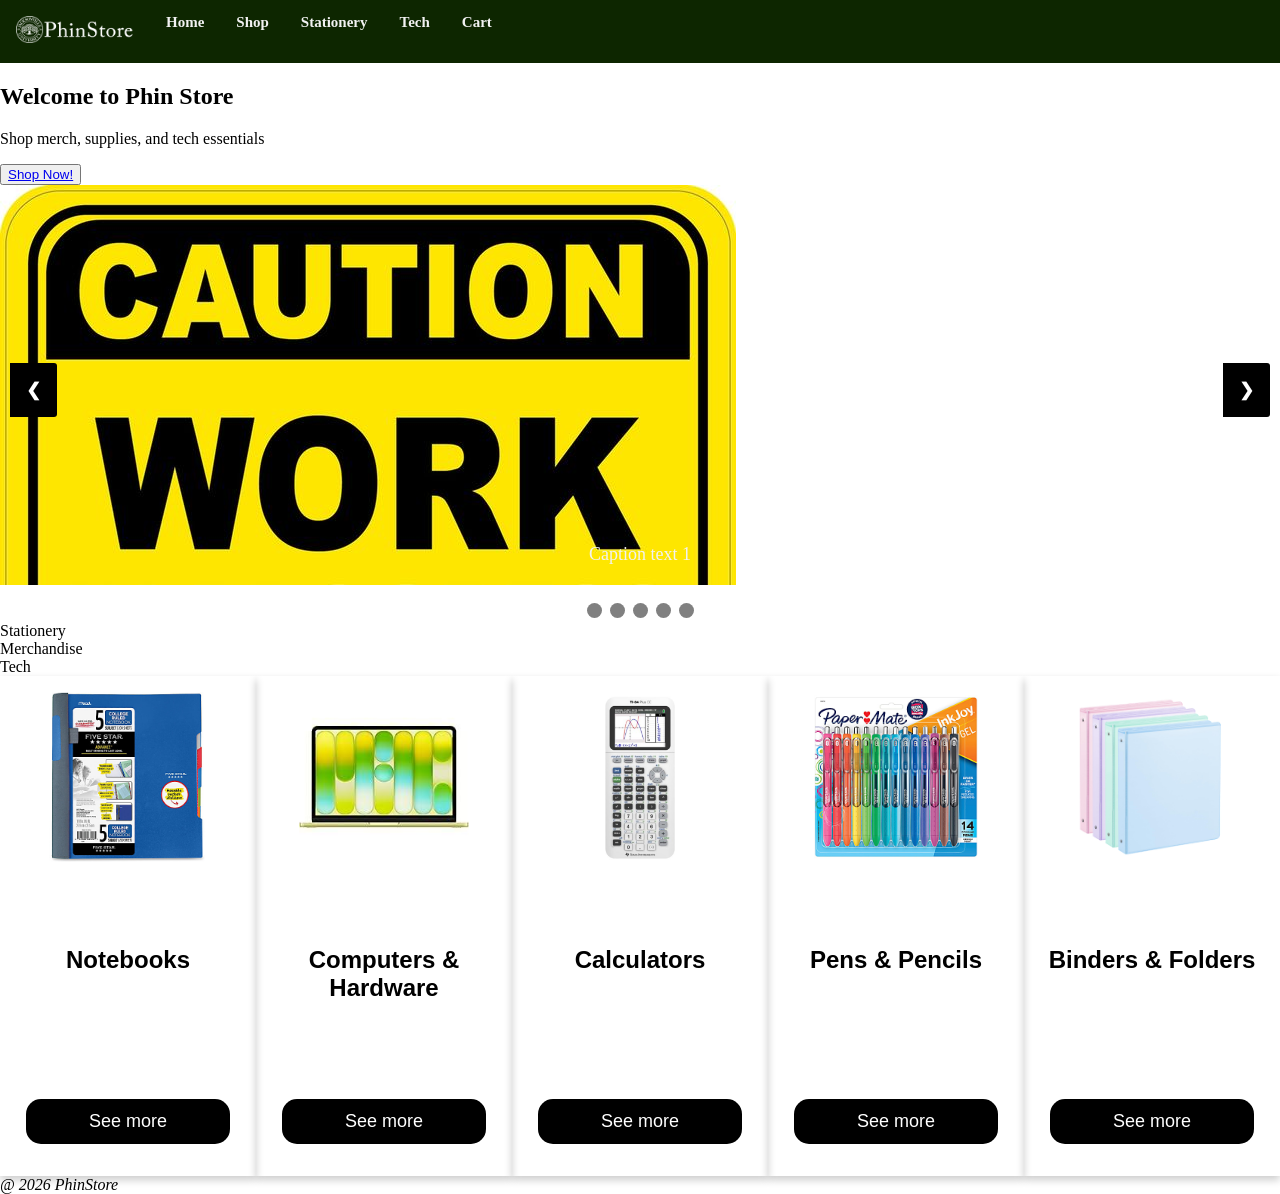
==== index.html @ 668e7bf7 "Added JS, CSS Items on home page made with JS Changed CSS for items on home page Added link to index" ====
<!DOCTYPE html>
<html lang="en">
    <head>
         <title>PhinStore | JU</title>
         <meta charset="utf-8">
         <link rel="stylesheet" href="css/style.css">
         <script src="js/index.js" type="text/JavaScript"></script>
         <script src="js/items.js" type="text/JavaScript"></script>
    </head>

    <body>
        <header>
        <!-- Navigation bar -->
            <a href="index.html"><img class="logo-img" src="images/phinstore_Nameplate_white.png" alt="PhinStore logo"></a>
        <div class="HomeNav" id="TopNav">
            <a href="index.html" class="active">Home</a>
            <a href="shop.html">Shop</a>
            <a href="stationery.html">Stationery</a>
            <a href="tech.html">Tech</a>
            <a href="cart.html">Cart</a>
        </div>
        </header>
    <main>
        <!-- Content -->
         <section class="Hero">
            <h1>Welcome to Phin Store</h1>
            <p>Shop merch, supplies, and tech essentials</p>
            <button><a href="shop.html">Shop Now!</a></button>
         </section>

         <!-- Carousel  -->
         <div class="Carousel-Container">
        
            <!--Full width images with captions-->
            <div class="Carousel-slides">
                <img src="images/Caution.png">
                <div class="Carousel-text">Caption text 1</div>
            </div>

            <div class="Carousel-slides">
                <img src="images/Caution.png">
                <div class="Carousel-text">Caption text 2</div>
            </div>

            <div class="Carousel-slides">
                <img src="images/Caution.png">
                <div class="Carousel-text">Caption text 3</div>
            </div>

            <div class="Carousel-slides">
                <img src="images/Caution.png">
                <div class="Carousel-text">Caption text 4</div>
            </div>

            <div class="Carousel-slides">
                <img src="images/Caution.png">
                <div class="Carousel-text">Caption text 5</div>
            </div>

            <!-- Next & Previous buttons -->
            <a class="prev" onclick="plusSlides(-1)">&#10094;</a>
            <a class="next" onclick="plusSlides(1)">&#10095;</a>
            </div>
            <br>

            <!-- Dots/Circles -->
            <div style="text-align: center;">
                <span class="dot" onclick="currentslide(1)"></span>
                <span class="dot" onclick="currentslide(2)"></span>
                <span class="dot" onclick="currentslide(3)"></span>
                <span class="dot" onclick="currentslide(4)"></span>
                <span class="dot" onclick="currentslide(5)"></span>
            </div>

         <section class="categories">
             <div>Stationery</div>
            <div>Merchandise</div>
            <div>Tech</div>
         </section>


         <section class="featured">
                <!-- <script>
                for (let i = 0; i < itemsHomepage.length; i++)
                {
                let itemsLeftText = "";
                if (itemsHomepage[i].itemsLeft > 50)
                {
                    itemsLeftText = `<p class="items-left">${itemsHomepage[i].itemsLeft} left in stock</p>`
                }
                else
                {
                    itemsLeftText = `<p class="items-left only-left-caution">! ONLY ${itemsHomepage[i].itemsLeft} LEFT !</p>`
                }
                document.write(`
                    <div class="product-card">
                    <img src="images/${itemsHomepage[i].product.filename}" style="width: 80%" alt="${itemsHomepage[i].product.filename}">
                    <h1>${itemsHomepage[i].product.title}</h1>
                    ${itemsLeftText}
                    <p class="price">$${itemsHomepage[i].product.price}</p>
                    <p><button type="button">See more</button></p>
                    </div>
                `);
                } -->
                <script>
                for (let i = 0; i < itemsHomepage.length; i++)
                {
                let itemsLeftText = "";
                document.write(`
                    <div class="product-card">
                    <img src="images/${itemsHomepage[i].product.filename}" style="width: 80%" alt="${itemsHomepage[i].product.filename}">
                    <h1>${itemsHomepage[i].product.title}</h1>
                    <p><a href="shop.html">
                        <button type="button" onclick="../shop.html">See more</button>
                    </a></p>
                    </div>
                `);
                }
                </script>
         </section>

    </main>

    <footer>
        <!-- Footer -->
        <em>@ 2026 PhinStore</em>
    </footer>
    </body>
</html>
---- css/style.css ----
body{
    margin: 0;
    padding: 0;
}

header{
    background-color: rgb(13, 38, 0);
    display: flex;
}
/* Style the links inside the navigation bar */
.HomeNav a{
    float: left;
    display: block;
    color: #f2f2f2;
    text-align: center;
    padding: 14px 16px;
    text-decoration: none;
    font-family: 'Times New Roman', Times, serif;
    font-size: 15px;
    font-weight: bold;

}

/* Change the color of links on hover */
.HomeNav a:hover{
    background-color: #ddd;
    color: black;
}

/*Add active class to highlight the current page */
.HomeNav a:active{
    background-color: #04AA6D;
    color: white;
}

* {box-sizing:border-box;}
/* Carousel Container */
.Carousel-Container{
  max-width: 100%;
  height: 400px;
  overflow: hidden;
  position: relative;
  margin: auto;
}

/*  images */
.Carousel-slides{
    
    width: 100%;
    height: 100%;
    position: relative;
}


/* Next & Prev Buttons */
.prev, .next{
    cursor: pointer;
    position: absolute;
    top: 50%;
    width: auto;
    margin-top: -22px;
    padding: 16px;
    color: white;
    background-color: #000000;
    font-weight: bold;
    font-size: 18px;
    transition: 0.6s ease;
    border-radius: 0 3px 3px 0;
    user-select: none;
}

/* Position the "next button" to the right */
.prev{
    left: 10px;
   
}
.next{
    right: 10px;
}

/* On hover, add a black background color with see-through */
.prev:hover, .next:hover{
    background-color: rgba(0,0,0,0.8);
}

/* Caption Text */
.Carousel-text{
    color: #f2f2f2;
    font-size: 18px;
    position: absolute;
    bottom: 20px;
    width: 100%;
    text-align: center;
    z-index: 10;
}

/* Dots/Circles*/
.dot{
    cursor: pointer;
    height: 15px;
    width: 15px;
    margin: 0 2px;
    background-color: gray;
    border-radius: 50%;
    display: inline-block;
}

.active .dot{
    background-color: #04AA6D;
}

/* Product Card */

.featured{
     display: flex;
    flex-direction: row;
    align-items: stretch;
}
.product-card{
    box-shadow: 0 4px  8px 0 rgba(0,0,0,0.2);
    max-width: 300px;
    width: 100%;
    height: 500px;
    flex: 1 1 0;
    margin: auto;
    padding: 16px 0;
    text-align: center;
    font-family:'Franklin Gothic Medium', 'Arial Narrow', Arial, sans-serif;
    display: flex;
    flex-direction: column;
    justify-content: space-between;

}

.product-card h1{
    min-height: 56px;
    margin: 12px 0 8px;
}

.product-card img{
    width: 80%;
    height: 170px;
    object-fit: contain;
    margin: 0 auto;
}

.price{
    color: rgb(72, 72, 72);
    font-size: 20px;
}

.items-left{
    color: rgb(144, 144, 144);
    font-weight: 100;
    font-size: 15px;
}

.only-left-caution{
    color: white;
    background-color: rgb(169, 0, 0);
}

.product-card button{
    border: none;
    padding: 12px;
    color: white;
    background-color: #000000;
    text-align: center;
    cursor: pointer;
    width: 80%;
    border-radius: 15px;
    font-size: 18px;
}

.product-card hover{
    opacity: 0.7;
}



.logo-img{
    width: 150px;
    height: auto;
    padding: 1rem;
}
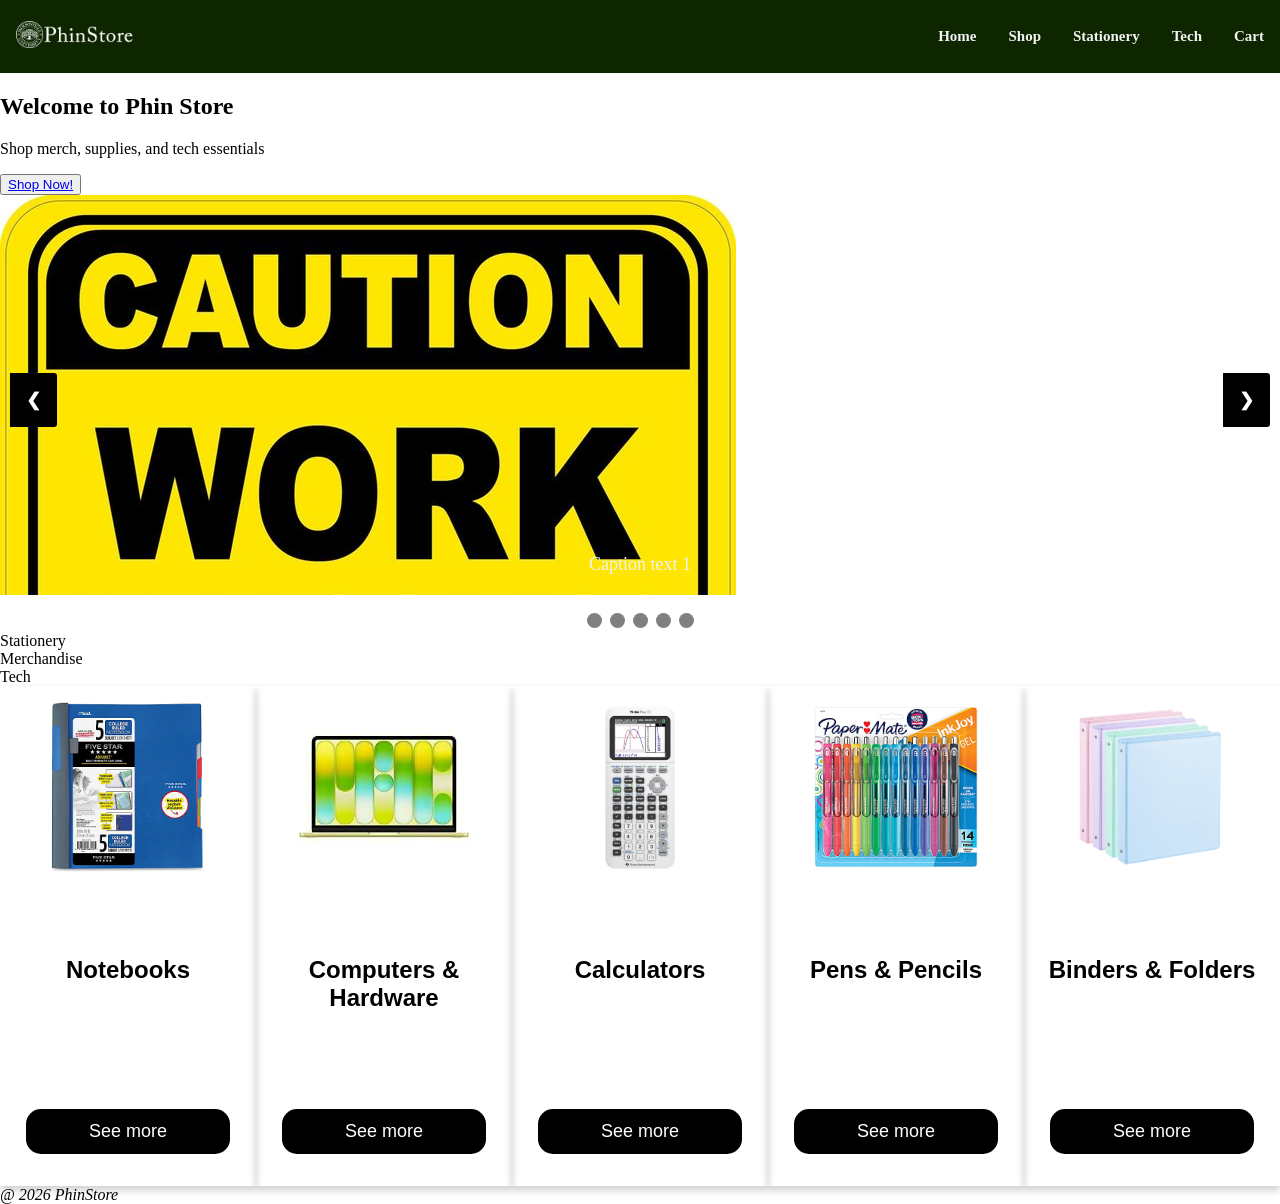
==== commit 8e1b2fe8: "Shop page" ====
--- a/index.html
+++ b/index.html
@@ -4,8 +4,8 @@
          <title>PhinStore | JU</title>
          <meta charset="utf-8">
          <link rel="stylesheet" href="css/style.css">
-         <script src="js/index.js" type="text/JavaScript"></script>
-         <script src="js/items.js" type="text/JavaScript"></script>
+         <script src="js/index.js"></script>
+         <script src="js/items.js"></script>
     </head>
 
     <body>
--- a/css/style.css
+++ b/css/style.css
@@ -1,185 +1,191 @@
-body{
-    margin: 0;
-    padding: 0;
-}
-
-header{
-    background-color: rgb(13, 38, 0);
-    display: flex;
-}
-/* Style the links inside the navigation bar */
-.HomeNav a{
-    float: left;
-    display: block;
-    color: #f2f2f2;
-    text-align: center;
-    padding: 14px 16px;
-    text-decoration: none;
-    font-family: 'Times New Roman', Times, serif;
-    font-size: 15px;
-    font-weight: bold;
-
-}
-
-/* Change the color of links on hover */
-.HomeNav a:hover{
-    background-color: #ddd;
-    color: black;
-}
-
-/*Add active class to highlight the current page */
-.HomeNav a:active{
-    background-color: #04AA6D;
-    color: white;
-}
-
-* {box-sizing:border-box;}
-/* Carousel Container */
-.Carousel-Container{
-  max-width: 100%;
-  height: 400px;
-  overflow: hidden;
-  position: relative;
-  margin: auto;
-}
-
-/*  images */
-.Carousel-slides{
-    
-    width: 100%;
-    height: 100%;
-    position: relative;
-}
-
-
-/* Next & Prev Buttons */
-.prev, .next{
-    cursor: pointer;
-    position: absolute;
-    top: 50%;
-    width: auto;
-    margin-top: -22px;
-    padding: 16px;
-    color: white;
-    background-color: #000000;
-    font-weight: bold;
-    font-size: 18px;
-    transition: 0.6s ease;
-    border-radius: 0 3px 3px 0;
-    user-select: none;
-}
-
-/* Position the "next button" to the right */
-.prev{
-    left: 10px;
-   
-}
-.next{
-    right: 10px;
-}
-
-/* On hover, add a black background color with see-through */
-.prev:hover, .next:hover{
-    background-color: rgba(0,0,0,0.8);
-}
-
-/* Caption Text */
-.Carousel-text{
-    color: #f2f2f2;
-    font-size: 18px;
-    position: absolute;
-    bottom: 20px;
-    width: 100%;
-    text-align: center;
-    z-index: 10;
-}
-
-/* Dots/Circles*/
-.dot{
-    cursor: pointer;
-    height: 15px;
-    width: 15px;
-    margin: 0 2px;
-    background-color: gray;
-    border-radius: 50%;
-    display: inline-block;
-}
-
-.active .dot{
-    background-color: #04AA6D;
-}
-
-/* Product Card */
-
-.featured{
-     display: flex;
-    flex-direction: row;
-    align-items: stretch;
-}
-.product-card{
-    box-shadow: 0 4px  8px 0 rgba(0,0,0,0.2);
-    max-width: 300px;
-    width: 100%;
-    height: 500px;
-    flex: 1 1 0;
-    margin: auto;
-    padding: 16px 0;
-    text-align: center;
-    font-family:'Franklin Gothic Medium', 'Arial Narrow', Arial, sans-serif;
-    display: flex;
-    flex-direction: column;
-    justify-content: space-between;
-
-}
-
-.product-card h1{
-    min-height: 56px;
-    margin: 12px 0 8px;
-}
-
-.product-card img{
-    width: 80%;
-    height: 170px;
-    object-fit: contain;
-    margin: 0 auto;
-}
-
-.price{
-    color: rgb(72, 72, 72);
-    font-size: 20px;
-}
-
-.items-left{
-    color: rgb(144, 144, 144);
-    font-weight: 100;
-    font-size: 15px;
-}
-
-.only-left-caution{
-    color: white;
-    background-color: rgb(169, 0, 0);
-}
-
-.product-card button{
-    border: none;
-    padding: 12px;
-    color: white;
-    background-color: #000000;
-    text-align: center;
-    cursor: pointer;
-    width: 80%;
-    border-radius: 15px;
-    font-size: 18px;
-}
-
-.product-card hover{
-    opacity: 0.7;
-}
-
-
-
-.logo-img{
-    width: 150px;
-    height: auto;
-    padding: 1rem;
+body{
+    margin: 0;
+    padding: 0;
+}
+
+header{
+    background-color: rgb(13, 38, 0);
+    display: flex;
+    align-items: center;
+}
+
+.HomeNav{
+    display: flex;
+    margin-left: auto;
+}
+
+/* Style the links inside the navigation bar */
+.HomeNav a{
+    display: block;
+    color: #f2f2f2;
+    text-align: center;
+    padding: 28px 16px;
+    text-decoration: none;
+    font-family: 'Times New Roman', Times, serif;
+    font-size: 15px;
+    font-weight: bold;
+
+}
+
+/* Change the color of links on hover */
+.HomeNav a:hover{
+    background-color: #ddd;
+    color: black;
+}
+
+/*Add active class to highlight the current page */
+.HomeNav a:active{
+    background-color: #04AA6D;
+    color: white;
+}
+
+* {box-sizing:border-box;}
+/* Carousel Container */
+.Carousel-Container{
+  box-sizing: border-box;
+  max-width: 100%;
+  height: 400px;
+  overflow: hidden;
+  position: relative;
+  margin: auto;
+}
+
+/*  images */
+.Carousel-slides{
+    
+    width: 100%;
+    height: 100%;
+    position: relative;
+}
+
+
+/* Next & Prev Buttons */
+.prev, .next{
+    position: absolute;
+    top: 50%;
+    width: auto;
+    margin-top: -22px;
+    padding: 16px;
+    color: white;
+    background-color: #000000;
+    font-weight: bold;
+    font-size: 18px;
+    transition: 0.6s ease;
+    border-radius: 0 3px 3px 0;
+    user-select: none;
+}
+
+/* Position the "next button" to the right */
+.prev{
+    left: 10px;
+   
+}
+.next{
+    right: 10px;
+}
+
+/* On hover, add a black background color with see-through */
+.prev:hover, .next:hover{
+    background-color: rgba(0,0,0,0.8);
+}
+
+/* Caption Text */
+.Carousel-text{
+    color: #f2f2f2;
+    font-size: 18px;
+    position: absolute;
+    bottom: 20px;
+    width: 100%;
+    text-align: center;
+    z-index: 10;
+}
+
+/* Dots/Circles*/
+.dot{
+    cursor: pointer;
+    height: 15px;
+    width: 15px;
+    margin: 0 2px;
+    background-color: gray;
+    border-radius: 50%;
+    display: inline-block;
+}
+
+.dot.active{
+    background-color: #04AA6D;
+}
+
+/* Product Card */
+
+.featured{
+     display: flex;
+    flex-direction: row;
+    align-items: stretch;
+}
+.product-card{
+    box-shadow: 0 4px  8px 0 rgba(0,0,0,0.2);
+    max-width: 300px;
+    width: 100%;
+    height: 500px;
+    flex: 1 1 0;
+    margin: auto;
+    padding: 16px 0;
+    text-align: center;
+    font-family:'Franklin Gothic Medium', 'Arial Narrow', Arial, sans-serif;
+    display: flex;
+    flex-direction: column;
+    justify-content: space-between;
+
+}
+
+.product-card h1{
+    min-height: 56px;
+    margin: 12px 0 8px;
+}
+
+.product-card img{
+    width: 80%;
+    height: 170px;
+    object-fit: contain;
+    margin: 0 auto;
+}
+
+.price{
+    color: rgb(72, 72, 72);
+    font-size: 20px;
+}
+
+.items-left{
+    color: rgb(144, 144, 144);
+    font-weight: 100;
+    font-size: 15px;
+}
+
+.only-left-caution{
+    color: white;
+    background-color: rgb(169, 0, 0);
+}
+
+.product-card button{
+    border: none;
+    padding: 12px;
+    color: white;
+    background-color: #000000;
+    text-align: center;
+    cursor: pointer;
+    width: 80%;
+    border-radius: 15px;
+    font-size: 18px;
+}
+
+.product-card hover{
+    opacity: 0.7;
+}
+
+
+
+.logo-img{
+    width: 150px;
+    height: auto;
+    padding: 1rem;
 }
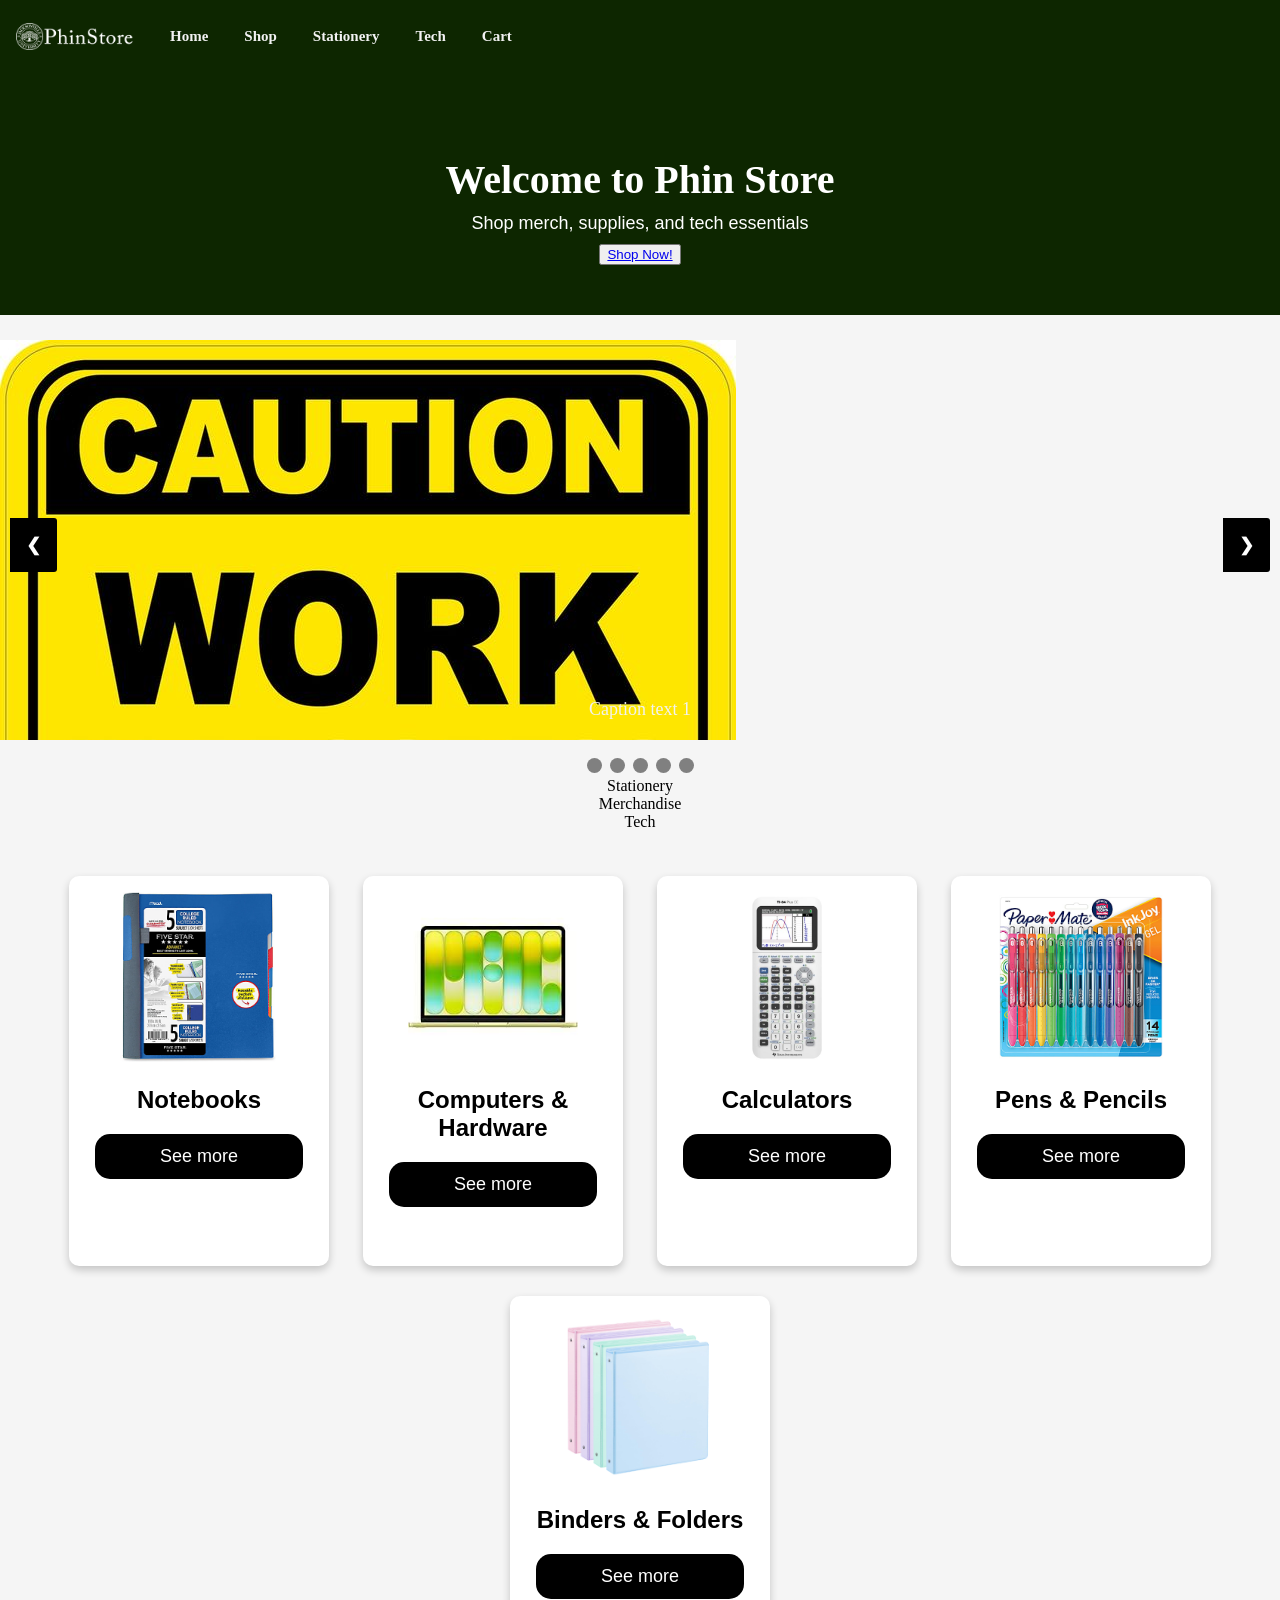
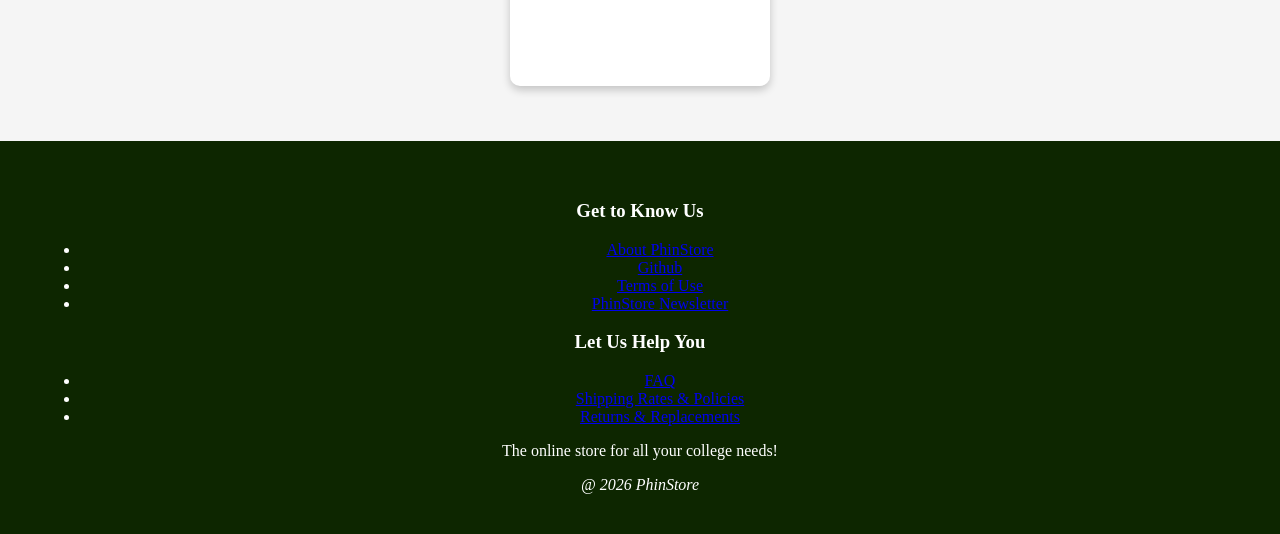
==== commit c3568531: "Updated footer, created FAQ page, Newsletter page. created about page. Updated style.css, FAQ.css, a" ====
--- a/index.html
+++ b/index.html
@@ -123,7 +123,33 @@
 
     <footer>
         <!-- Footer -->
-        <em>@ 2026 PhinStore</em>
-    </footer>
+         <div class="index-footer">
+        <footer class="footer-container">
+            <div class="footer-row">
+                <div class="col">
+                    <h3>Get to Know Us</h3>
+                    <ul>
+                        <li><a href="about.html">About PhinStore</a></li>
+                        <li><a href="https://github.com/HeartofAsar/CS380TermProject.github.io/settings/access">Github</a></li>
+                        <li><a href="#">Terms of Use</a></li>
+                        <li><a href="Newsletter.html">PhinStore Newsletter</a></li>
+                    </ul>
+                </div>
+                <div class="col">
+                    <h3>Let Us Help You</h3>
+                    <ul>
+                        <li><a href="FAQ.html">FAQ</a></li>
+                        <li><a href="#">Shipping Rates & Policies</a></li>
+                        <li><a href="#">Returns & Replacements</a></li>
+                    </ul>
+                </div>
+                    <div class="col-text">
+                        <p>The online store for all your college needs!</p>
+                    </div>
+                    <div class="footer-bottom">
+                        <em class="copyright">@ 2026 PhinStore</em>
+                    </div>
+                </div>
+        </footer>
     </body>
 </html>
--- a/css/style.css
+++ b/css/style.css
@@ -1,22 +1,30 @@
-body{
+body {
     margin: 0;
     padding: 0;
-}
-
-header{
+    background-color: #f5f5f5;
+}
+
+/* header / nav */
+header {
     background-color: rgb(13, 38, 0);
-    display: flex;
-    align-items: center;
-}
-
-.HomeNav{
-    display: flex;
-    margin-left: auto;
-}
-
-/* Style the links inside the navigation bar */
-.HomeNav a{
     display: block;
+    padding: 0;
+}
+
+.logo-img {
+    width: 150px;
+    height: auto;
+    padding: 1rem;
+    vertical-align: middle;
+}
+
+.HomeNav {
+    display: inline-block;
+    vertical-align: middle;
+}
+
+.HomeNav a {
+    display: inline-block;
     color: #f2f2f2;
     text-align: center;
     padding: 28px 16px;
@@ -24,43 +32,101 @@
     font-family: 'Times New Roman', Times, serif;
     font-size: 15px;
     font-weight: bold;
-
-}
-
-/* Change the color of links on hover */
-.HomeNav a:hover{
+}
+
+.HomeNav a:hover {
     background-color: #ddd;
     color: black;
 }
 
-/*Add active class to highlight the current page */
-.HomeNav a:active{
+.HomeNav a:active {
     background-color: #04AA6D;
     color: white;
 }
 
-* {box-sizing:border-box;}
-/* Carousel Container */
-.Carousel-Container{
-  box-sizing: border-box;
-  max-width: 100%;
-  height: 400px;
-  overflow: hidden;
-  position: relative;
-  margin: auto;
-}
-
-/*  images */
-.Carousel-slides{
-    
+/* hero */
+.Hero {
+    background-color: rgb(13, 38, 0);
+    color: white;
+    text-align: center;
+    padding: 50px 20px;
+    margin-bottom: 25px;
+}
+
+.Hero h1 {
+    font-family: 'Times New Roman', Times, serif;
+    font-size: 40px;
+    margin-bottom: 10px;
+}
+
+.Hero p {
+    font-family: Arial, sans-serif;
+    font-size: 18px;
+    margin: 10px 0;
+}
+
+.hero-link {
+    display: inline-block;
+    background-color: white;
+    color: rgb(13, 38, 0);
+    text-decoration: none;
+    padding: 12px 20px;
+    border-radius: 8px;
+    font-weight: bold;
+}
+
+.hero-link:hover {
+    background-color: #dddddd;
+}
+
+/* general section title */
+.section-title {
+    text-align: center;
+    margin: 30px 0 15px 0;
+    font-family: 'Times New Roman', Times, serif;
+}
+
+/* categories */
+.categories {
+    text-align: center;
+    margin-bottom: 30px;
+}
+
+.category-box {
+    display: inline-block;
+    width: 220px;
+    margin: 10px;
+    padding: 18px;
+    background-color: white;
+    border: 1px solid #cccccc;
+    border-radius: 10px;
+    box-shadow: 0 4px 8px 0 rgba(0,0,0,0.15);
+    font-family: Arial, sans-serif;
+    font-weight: bold;
+}
+
+/* carousel */
+* {
+    box-sizing: border-box;
+}
+
+.Carousel-Container {
+    box-sizing: border-box;
+    max-width: 100%;
+    height: 400px;
+    overflow: hidden;
+    position: relative;
+    margin: auto;
+}
+
+.Carousel-slides {
     width: 100%;
     height: 100%;
     position: relative;
 }
 
-
-/* Next & Prev Buttons */
-.prev, .next{
+.prev,
+.next {
     position: absolute;
     top: 50%;
     width: auto;
@@ -70,27 +136,24 @@
     background-color: #000000;
     font-weight: bold;
     font-size: 18px;
-    transition: 0.6s ease;
     border-radius: 0 3px 3px 0;
     user-select: none;
 }
 
-/* Position the "next button" to the right */
-.prev{
+.prev {
     left: 10px;
-   
-}
-.next{
+}
+
+.next {
     right: 10px;
 }
 
-/* On hover, add a black background color with see-through */
-.prev:hover, .next:hover{
+.prev:hover,
+.next:hover {
     background-color: rgba(0,0,0,0.8);
 }
 
-/* Caption Text */
-.Carousel-text{
+.Carousel-text {
     color: #f2f2f2;
     font-size: 18px;
     position: absolute;
@@ -100,8 +163,7 @@
     z-index: 10;
 }
 
-/* Dots/Circles*/
-.dot{
+.dot {
     cursor: pointer;
     height: 15px;
     width: 15px;
@@ -111,62 +173,59 @@
     display: inline-block;
 }
 
-.dot.active{
+.dot.active {
     background-color: #04AA6D;
 }
 
-/* Product Card */
-
-.featured{
-     display: flex;
-    flex-direction: row;
-    align-items: stretch;
-}
-.product-card{
-    box-shadow: 0 4px  8px 0 rgba(0,0,0,0.2);
-    max-width: 300px;
-    width: 100%;
-    height: 500px;
-    flex: 1 1 0;
-    margin: auto;
+/* product cards */
+.featured {
+    text-align: center;
+    padding-bottom: 40px;
+}
+
+.product-card {
+    box-shadow: 0 4px 8px 0 rgba(0,0,0,0.2);
+    width: 260px;
+    min-height: 390px;
+    display: inline-block;
+    vertical-align: top;
+    margin: 15px;
     padding: 16px 0;
     text-align: center;
-    font-family:'Franklin Gothic Medium', 'Arial Narrow', Arial, sans-serif;
-    display: flex;
-    flex-direction: column;
-    justify-content: space-between;
-
-}
-
-.product-card h1{
+    background-color: white;
+    font-family: 'Franklin Gothic Medium', 'Arial Narrow', Arial, sans-serif;
+    border-radius: 10px;
+}
+
+.product-card h3 {
     min-height: 56px;
-    margin: 12px 0 8px;
-}
-
-.product-card img{
+    margin: 12px 10px 8px 10px;
+}
+
+.product-card img {
     width: 80%;
     height: 170px;
     object-fit: contain;
     margin: 0 auto;
 }
 
-.price{
+.price {
     color: rgb(72, 72, 72);
     font-size: 20px;
 }
 
-.items-left{
+.items-left {
     color: rgb(144, 144, 144);
     font-weight: 100;
     font-size: 15px;
 }
 
-.only-left-caution{
+.only-left-caution {
     color: white;
     background-color: rgb(169, 0, 0);
 }
 
-.product-card button{
+.product-card button {
     border: none;
     padding: 12px;
     color: white;
@@ -178,14 +237,47 @@
     font-size: 18px;
 }
 
-.product-card hover{
-    opacity: 0.7;
-}
-
-
-
-.logo-img{
-    width: 150px;
-    height: auto;
-    padding: 1rem;
+.product-card:hover {
+    opacity: 0.9;
+}
+
+/* footer */
+footer {
+    background-color: rgb(13, 38, 0);
+    color: white;
+    text-align: center;
+    padding: 20px;
+}
+
+/* cart page */
+.cart-main {
+    width: 90%;
+    margin: 30px auto;
+    background-color: white;
+    padding: 20px;
+    border: 1px solid #cccccc;
+    border-radius: 10px;
+}
+
+.cart-main h1 {
+    text-align: center;
+    font-family: 'Times New Roman', Times, serif;
+}
+
+.cart-total {
+    text-align: right;
+    font-size: 24px;
+    font-weight: bold;
+    margin-top: 20px;
+}
+
+.cart-empty {
+    text-align: center;
+    font-size: 20px;
+    padding: 30px;
+}
+
+.total-box {
+    text-align: right;
+    margin-top: 25px;
 }
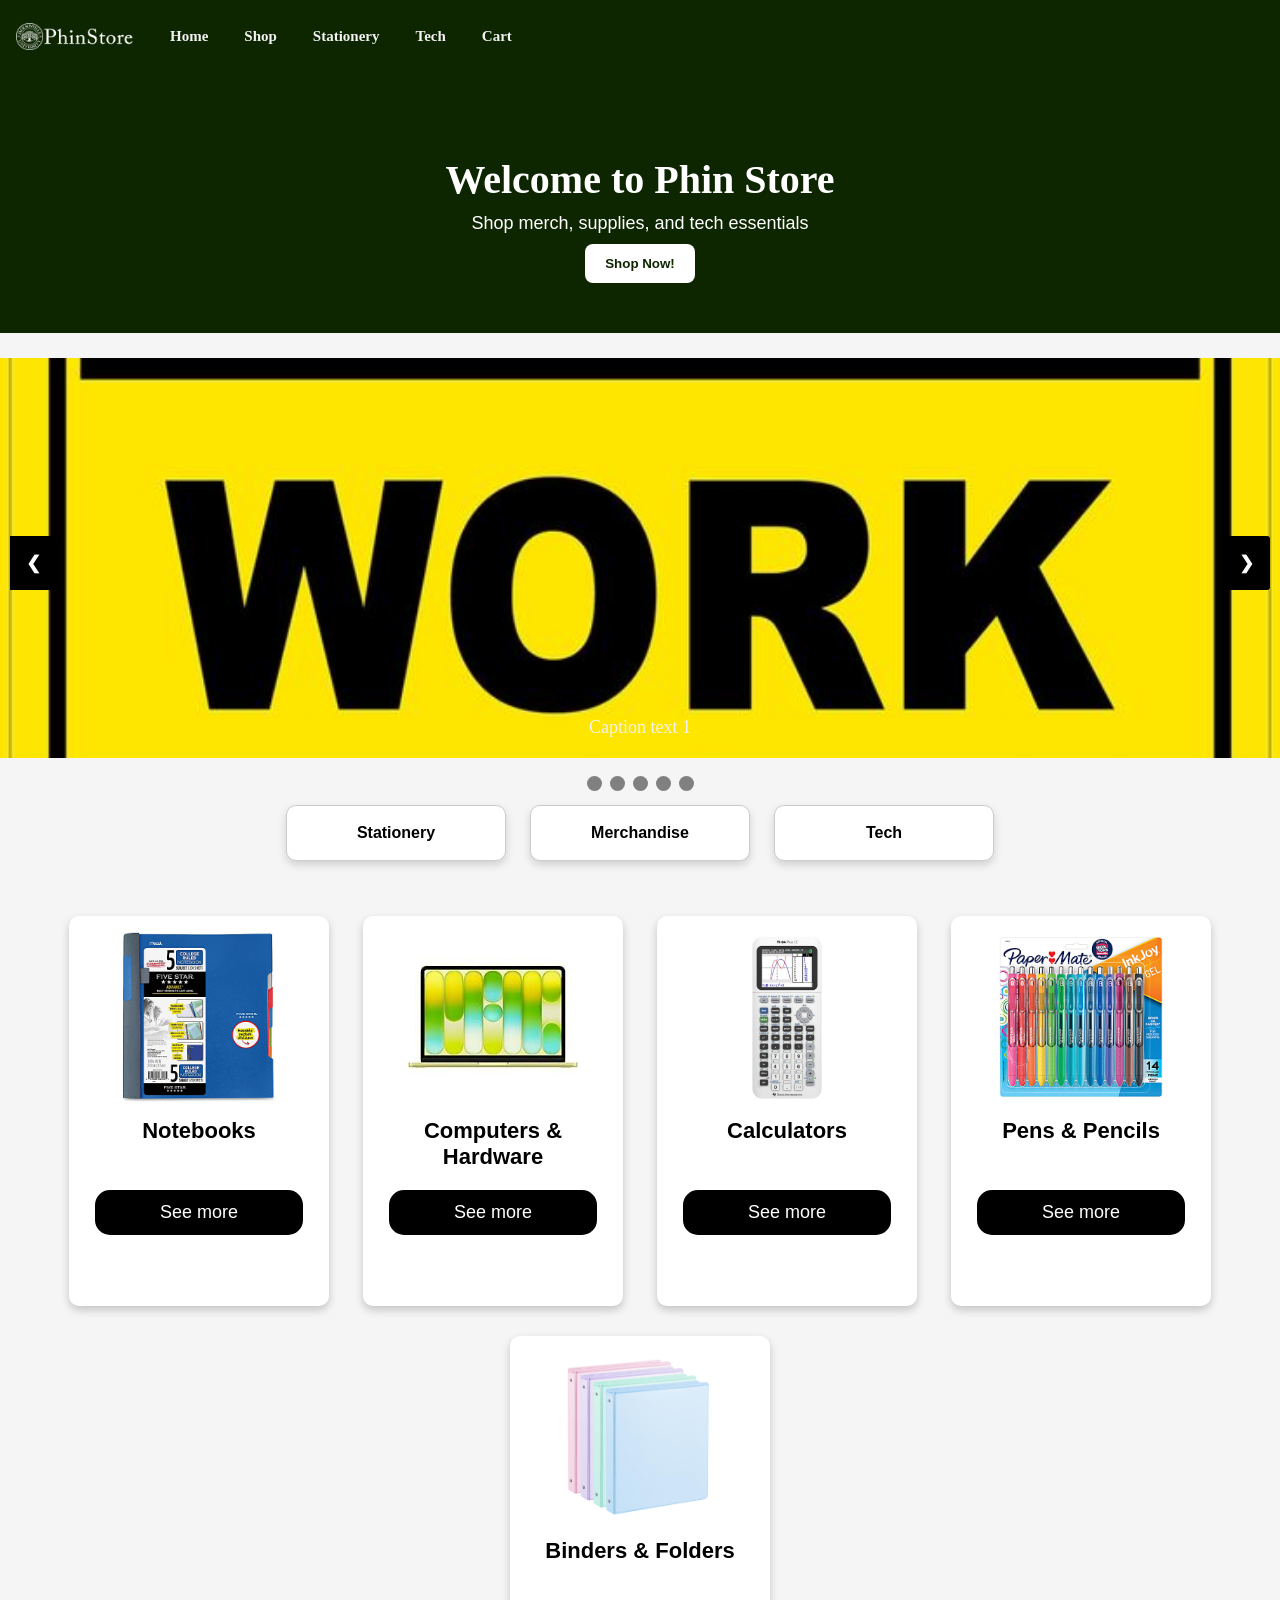
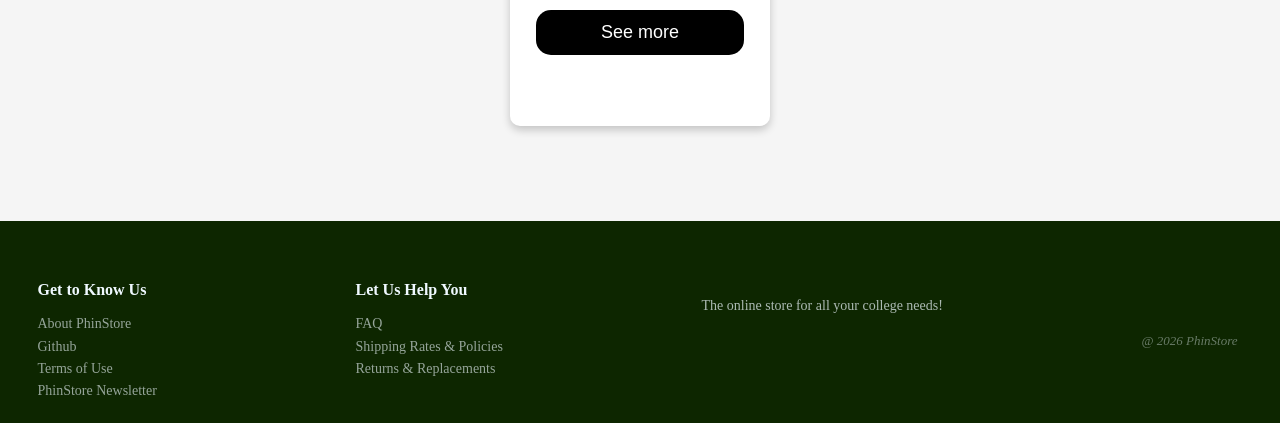
==== commit 166db9f5: "changes to filter + table changes" ====
--- a/index.html
+++ b/index.html
@@ -80,28 +80,6 @@
 
 
          <section class="featured">
-                <!-- <script>
-                for (let i = 0; i < itemsHomepage.length; i++)
-                {
-                let itemsLeftText = "";
-                if (itemsHomepage[i].itemsLeft > 50)
-                {
-                    itemsLeftText = `<p class="items-left">${itemsHomepage[i].itemsLeft} left in stock</p>`
-                }
-                else
-                {
-                    itemsLeftText = `<p class="items-left only-left-caution">! ONLY ${itemsHomepage[i].itemsLeft} LEFT !</p>`
-                }
-                document.write(`
-                    <div class="product-card">
-                    <img src="images/${itemsHomepage[i].product.filename}" style="width: 80%" alt="${itemsHomepage[i].product.filename}">
-                    <h1>${itemsHomepage[i].product.title}</h1>
-                    ${itemsLeftText}
-                    <p class="price">$${itemsHomepage[i].product.price}</p>
-                    <p><button type="button">See more</button></p>
-                    </div>
-                `);
-                } -->
                 <script>
                 for (let i = 0; i < itemsHomepage.length; i++)
                 {
--- a/css/style.css
+++ b/css/style.css
@@ -79,6 +79,27 @@
     background-color: #dddddd;
 }
 
+.Hero button {
+    border: none;
+    background-color: white;
+    padding: 0;
+    border-radius: 8px;
+}
+
+.Hero button a {
+    display: inline-block;
+    color: rgb(13, 38, 0);
+    text-decoration: none;
+    padding: 12px 20px;
+    border-radius: 8px;
+    font-weight: bold;
+    font-family: Arial, sans-serif;
+}
+
+.Hero button:hover {
+    background-color: #dddddd;
+}
+
 /* general section title */
 .section-title {
     text-align: center;
@@ -101,6 +122,19 @@
     border: 1px solid #cccccc;
     border-radius: 10px;
     box-shadow: 0 4px 8px 0 rgba(0,0,0,0.15);
+    font-family: Arial, sans-serif;
+    font-weight: bold;
+}
+
+.categories div {
+    display: inline-block;
+    width: 220px;
+    margin: 10px;
+    padding: 18px;
+    background-color: white;
+    border: 1px solid #cccccc;
+    border-radius: 10px;
+    box-shadow: 0 4px 8px rgba(0,0,0,0.15);
     font-family: Arial, sans-serif;
     font-weight: bold;
 }
@@ -125,6 +159,13 @@
     position: relative;
 }
 
+.Carousel-slides img {
+    width: 100%;
+    height: 100%;
+    object-fit: cover;
+    display: block;
+}
+
 .prev,
 .next {
     position: absolute;
@@ -197,6 +238,12 @@
     border-radius: 10px;
 }
 
+.product-card h1 {
+    min-height: 56px;
+    margin: 12px 10px 8px 10px;
+    font-size: 22px;
+}
+
 .product-card h3 {
     min-height: 56px;
     margin: 12px 10px 8px 10px;
@@ -242,11 +289,75 @@
 }
 
 /* footer */
-footer {
+.index-footer {
     background-color: rgb(13, 38, 0);
-    color: white;
-    text-align: center;
-    padding: 20px;
+    padding: 60px 30px 0px 25px;
+    color: #f0f9ff;
+    margin-top: 40px;
+}
+
+.footer-container {
+    max-width: 1200px;
+    margin: 0 auto;
+}
+
+.footer-row {
+    display: flex;
+    justify-content: space-between;
+    align-items: flex-start;
+    flex-wrap: wrap;
+}
+
+.col {
+    margin-bottom: 20px;
+}
+
+.col-text {
+    margin-bottom: 20px;
+}
+
+.footer-container h3 {
+    margin-top: 0;
+    margin-bottom: 12px;
+    font-weight: bold;
+    font-size: 16px;
+}
+
+.footer-container ul {
+    padding: 0;
+    list-style: none;
+    line-height: 1.6;
+    font-size: 14px;
+    margin-bottom: 0;
+}
+
+.footer-container ul a {
+    color: inherit;
+    text-decoration: none;
+    opacity: 0.6;
+}
+
+.footer-container ul a:hover {
+    opacity: 0.8;
+}
+
+.col-text p {
+    opacity: 0.7;
+    font-size: 14px;
+    line-height: 1.6;
+}
+
+/* Bottom Copyright Section */
+.footer-bottom {
+    text-align: center;
+    margin-top: 30px;
+    padding-top: 20px;
+}
+
+.copyright {
+    display: inline-block;
+    opacity: 0.4;
+    font-size: 13px;
 }
 
 /* cart page */
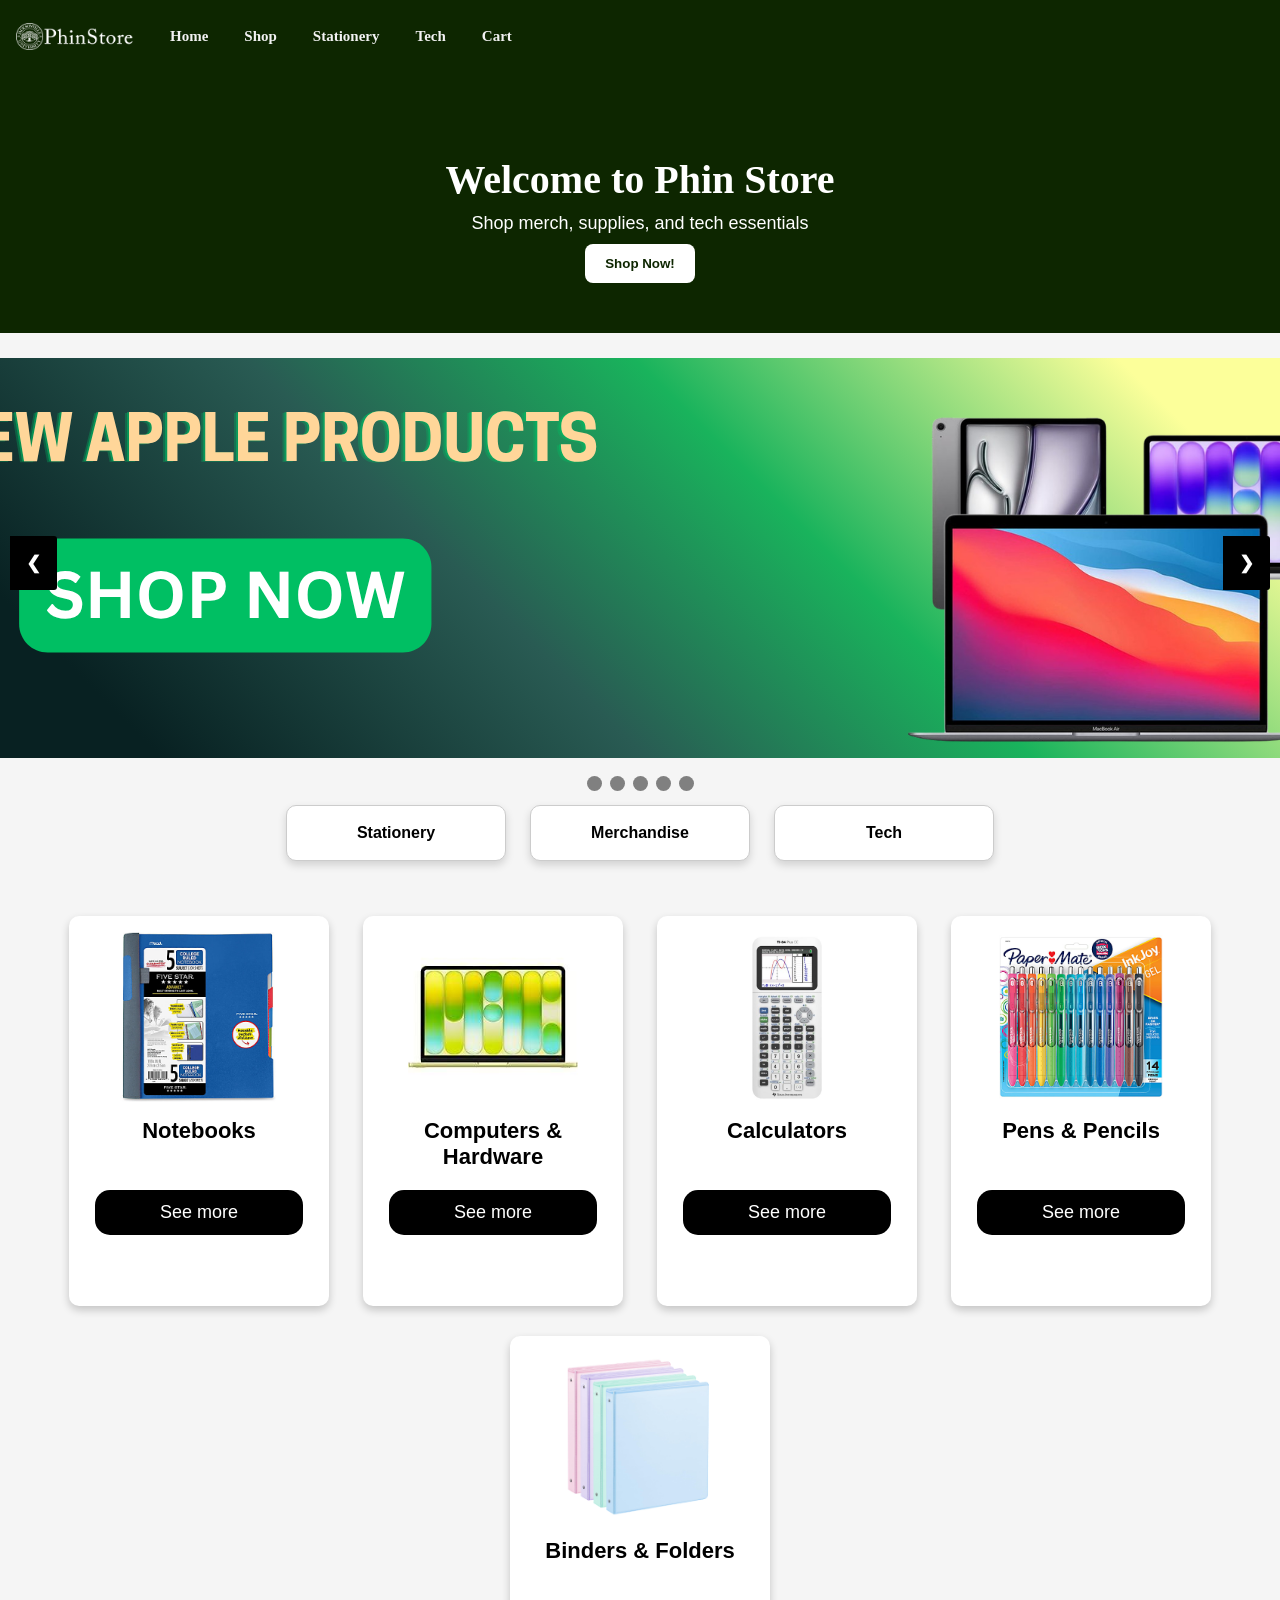
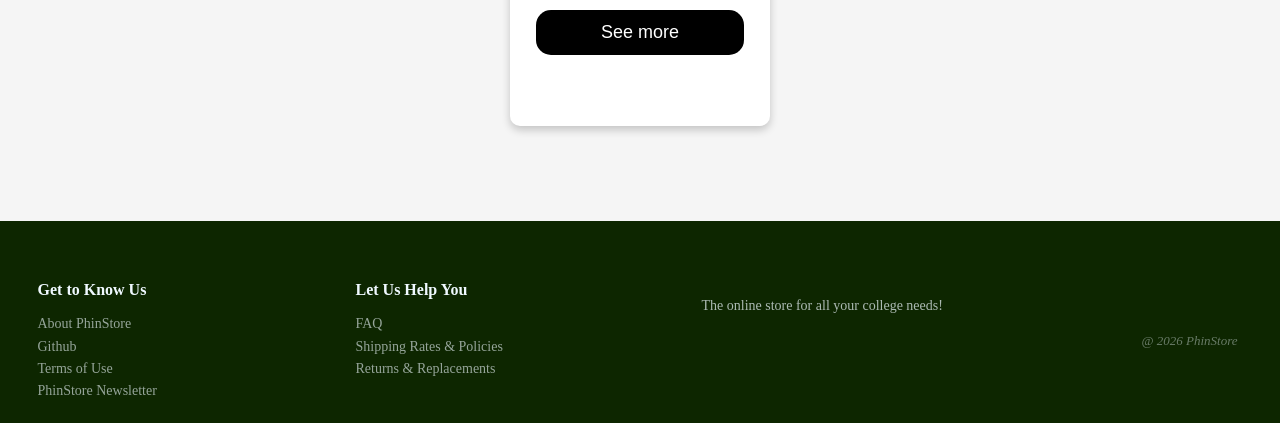
==== commit f1131f35: "Pushing with stash changes" ====
--- a/index.html
+++ b/index.html
@@ -33,28 +33,33 @@
         
             <!--Full width images with captions-->
             <div class="Carousel-slides">
-                <img src="images/Caution.png">
-                <div class="Carousel-text">Caption text 1</div>
+                <a href="shop.html">
+                    <img src="images/PhinStore Slide 1.png" alt="Image of Apple products">
+                </a>
             </div>
 
             <div class="Carousel-slides">
-                <img src="images/Caution.png">
-                <div class="Carousel-text">Caption text 2</div>
+                <a href="shop.html">
+                <img src="images/PhinStore Slide 2.png">
+                </a>
             </div>
 
             <div class="Carousel-slides">
-                <img src="images/Caution.png">
-                <div class="Carousel-text">Caption text 3</div>
+                <a href="shop.html">
+                <img src="images/PhinStore Slide 3.png">
+                </a>
             </div>
 
             <div class="Carousel-slides">
-                <img src="images/Caution.png">
-                <div class="Carousel-text">Caption text 4</div>
+                <a href="shop.html">
+                <img src="images/PhinStore Slide 4.png">
+                </a>
             </div>
 
             <div class="Carousel-slides">
-                <img src="images/Caution.png">
-                <div class="Carousel-text">Caption text 5</div>
+                <a href="shop.html">
+                <img src="images/PhinStore Slide 5.png">
+                </a>
             </div>
 
             <!-- Next & Previous buttons -->
@@ -109,7 +114,7 @@
                     <ul>
                         <li><a href="about.html">About PhinStore</a></li>
                         <li><a href="https://github.com/HeartofAsar/CS380TermProject.github.io/settings/access">Github</a></li>
-                        <li><a href="#">Terms of Use</a></li>
+                        <li><a href="Terms.html">Terms of Use</a></li>
                         <li><a href="Newsletter.html">PhinStore Newsletter</a></li>
                     </ul>
                 </div>
@@ -117,8 +122,8 @@
                     <h3>Let Us Help You</h3>
                     <ul>
                         <li><a href="FAQ.html">FAQ</a></li>
-                        <li><a href="#">Shipping Rates & Policies</a></li>
-                        <li><a href="#">Returns & Replacements</a></li>
+                        <li><a href="Shipping.html">Shipping Rates & Policies</a></li>
+                        <li><a href="Returns.html">Returns & Replacements</a></li>
                     </ul>
                 </div>
                     <div class="col-text">
--- a/css/style.css
+++ b/css/style.css
@@ -154,8 +154,8 @@
 }
 
 .Carousel-slides {
-    width: 100%;
-    height: 100%;
+    max-width: 1536px;
+    height: 400px;
     position: relative;
 }
 
@@ -195,7 +195,7 @@
 }
 
 .Carousel-text {
-    color: #f2f2f2;
+    color: #000000;
     font-size: 18px;
     position: absolute;
     bottom: 20px;
@@ -212,9 +212,11 @@
     background-color: gray;
     border-radius: 50%;
     display: inline-block;
-}
-
-.dot.active {
+    transition: background-color 0.6s ease;
+}
+
+
+.dot:active, dot:hover {
     background-color: #04AA6D;
 }
 
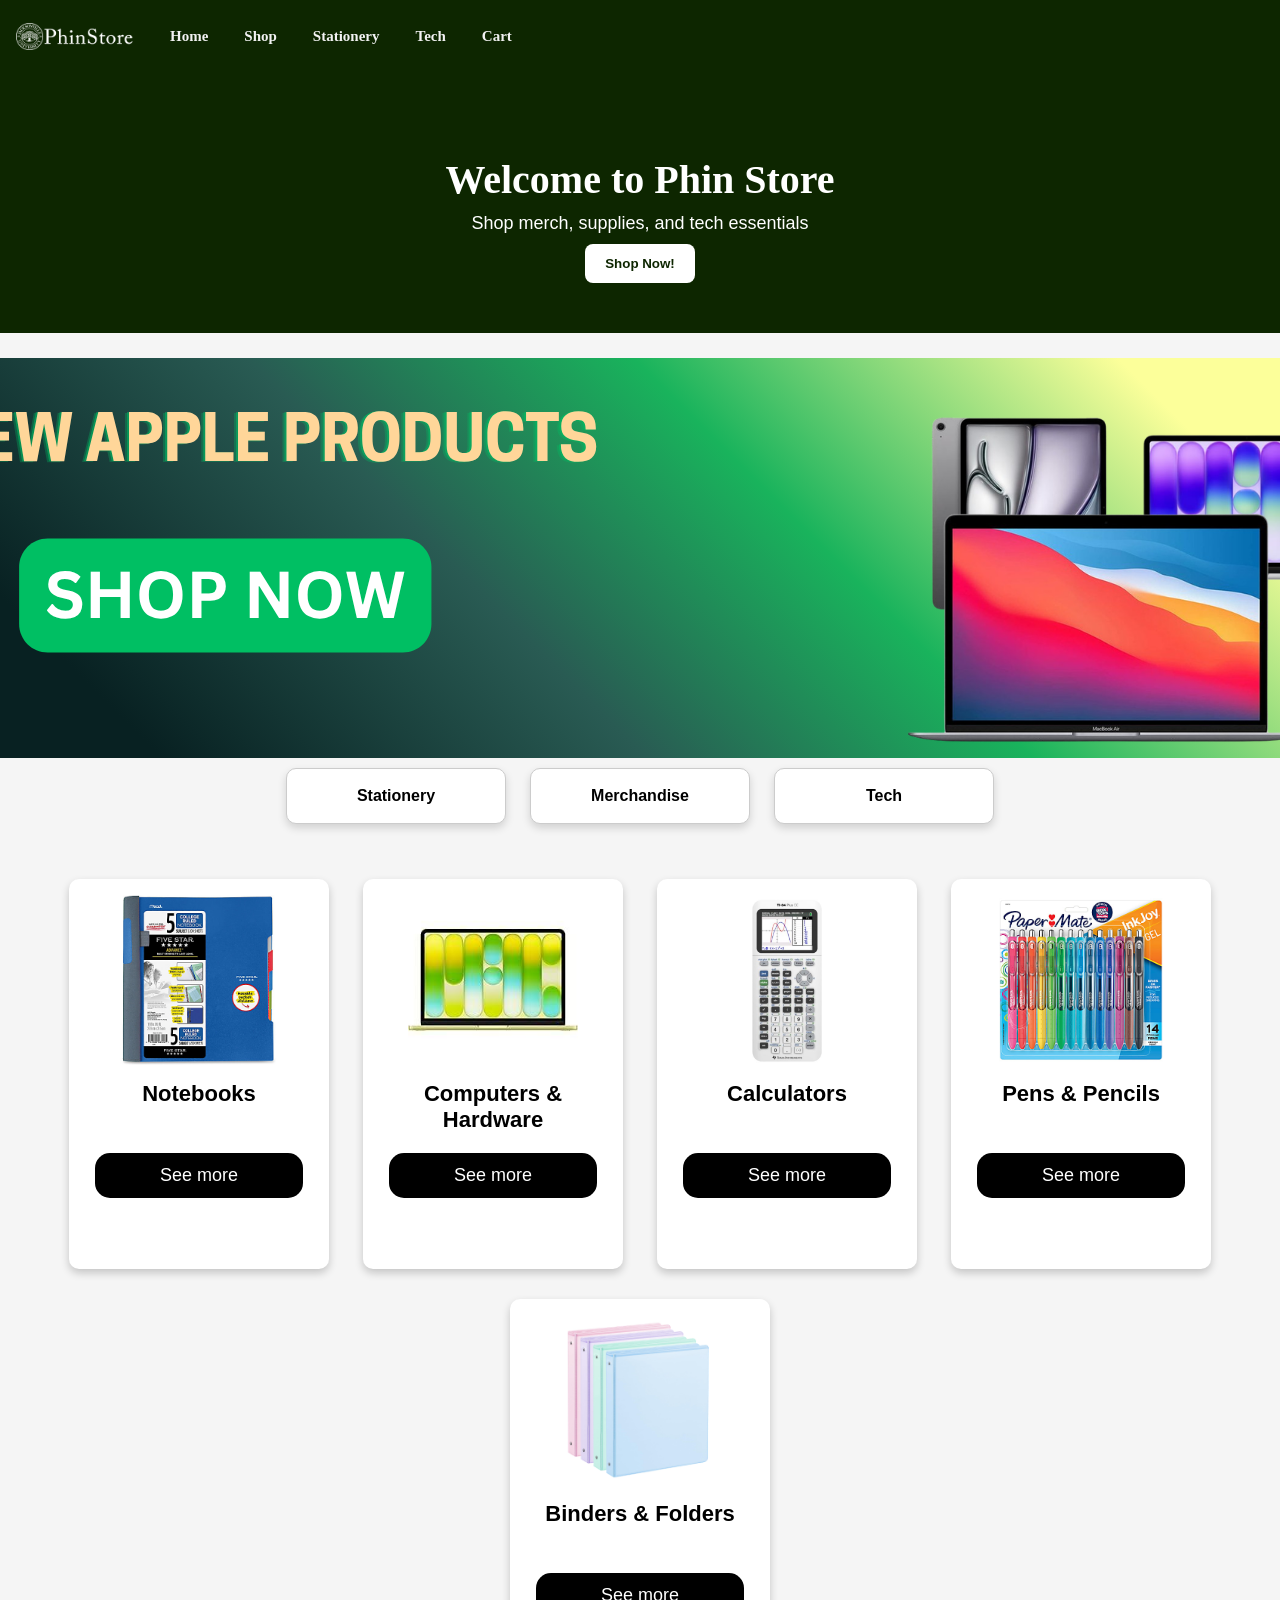
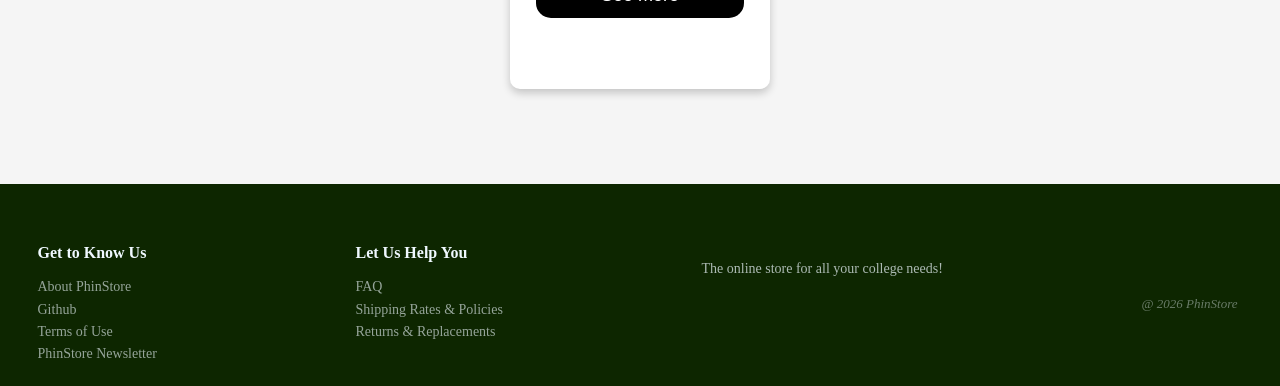
==== commit 9cd34956: "Fixed error on homepage with slideshow" ====
--- a/index.html
+++ b/index.html
@@ -29,53 +29,17 @@
          </section>
 
          <!-- Carousel  -->
-         <div class="Carousel-Container">
-        
-            <!--Full width images with captions-->
+        <div class="Carousel-Container">
             <div class="Carousel-slides">
-                <a href="shop.html">
-                    <img src="images/PhinStore Slide 1.png" alt="Image of Apple products">
-                </a>
+                <a href="shop.html"><img src="images/PhinStore Slide 1.png" alt="Apple products"></a>
             </div>
-
             <div class="Carousel-slides">
-                <a href="shop.html">
-                <img src="images/PhinStore Slide 2.png">
-                </a>
+                <a href="shop.html"><img src="images/PhinStore Slide 2.png"></a>
             </div>
-
             <div class="Carousel-slides">
-                <a href="shop.html">
-                <img src="images/PhinStore Slide 3.png">
-                </a>
+                <a href="shop.html"><img src="images/PhinStore Slide 3.png"></a>
             </div>
-
-            <div class="Carousel-slides">
-                <a href="shop.html">
-                <img src="images/PhinStore Slide 4.png">
-                </a>
-            </div>
-
-            <div class="Carousel-slides">
-                <a href="shop.html">
-                <img src="images/PhinStore Slide 5.png">
-                </a>
-            </div>
-
-            <!-- Next & Previous buttons -->
-            <a class="prev" onclick="plusSlides(-1)">&#10094;</a>
-            <a class="next" onclick="plusSlides(1)">&#10095;</a>
-            </div>
-            <br>
-
-            <!-- Dots/Circles -->
-            <div style="text-align: center;">
-                <span class="dot" onclick="currentslide(1)"></span>
-                <span class="dot" onclick="currentslide(2)"></span>
-                <span class="dot" onclick="currentslide(3)"></span>
-                <span class="dot" onclick="currentslide(4)"></span>
-                <span class="dot" onclick="currentslide(5)"></span>
-            </div>
+        </div>
 
          <section class="categories">
              <div>Stationery</div>
@@ -100,6 +64,7 @@
                 `);
                 }
                 </script>
+            </section>
          </section>
 
     </main>
--- a/css/style.css
+++ b/css/style.css
@@ -166,60 +166,6 @@
     display: block;
 }
 
-.prev,
-.next {
-    position: absolute;
-    top: 50%;
-    width: auto;
-    margin-top: -22px;
-    padding: 16px;
-    color: white;
-    background-color: #000000;
-    font-weight: bold;
-    font-size: 18px;
-    border-radius: 0 3px 3px 0;
-    user-select: none;
-}
-
-.prev {
-    left: 10px;
-}
-
-.next {
-    right: 10px;
-}
-
-.prev:hover,
-.next:hover {
-    background-color: rgba(0,0,0,0.8);
-}
-
-.Carousel-text {
-    color: #000000;
-    font-size: 18px;
-    position: absolute;
-    bottom: 20px;
-    width: 100%;
-    text-align: center;
-    z-index: 10;
-}
-
-.dot {
-    cursor: pointer;
-    height: 15px;
-    width: 15px;
-    margin: 0 2px;
-    background-color: gray;
-    border-radius: 50%;
-    display: inline-block;
-    transition: background-color 0.6s ease;
-}
-
-
-.dot:active, dot:hover {
-    background-color: #04AA6D;
-}
-
 /* product cards */
 .featured {
     text-align: center;
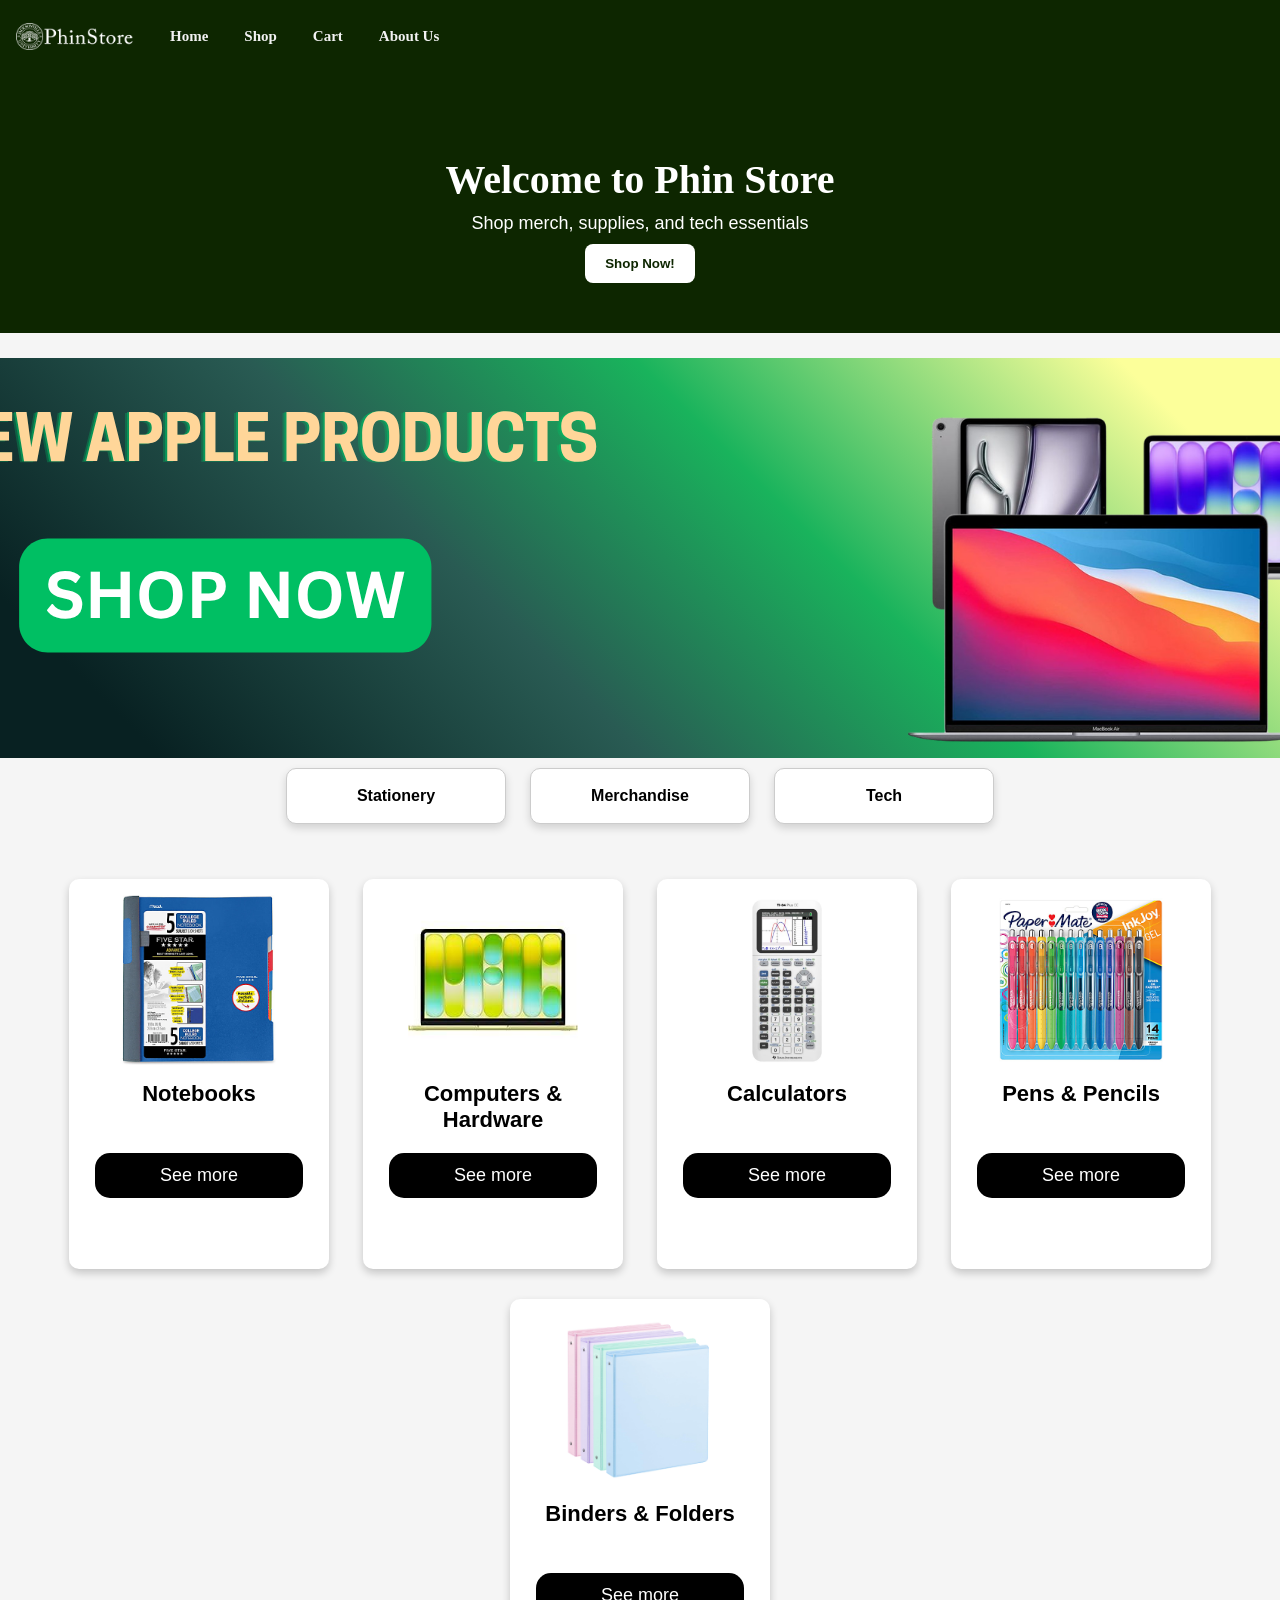
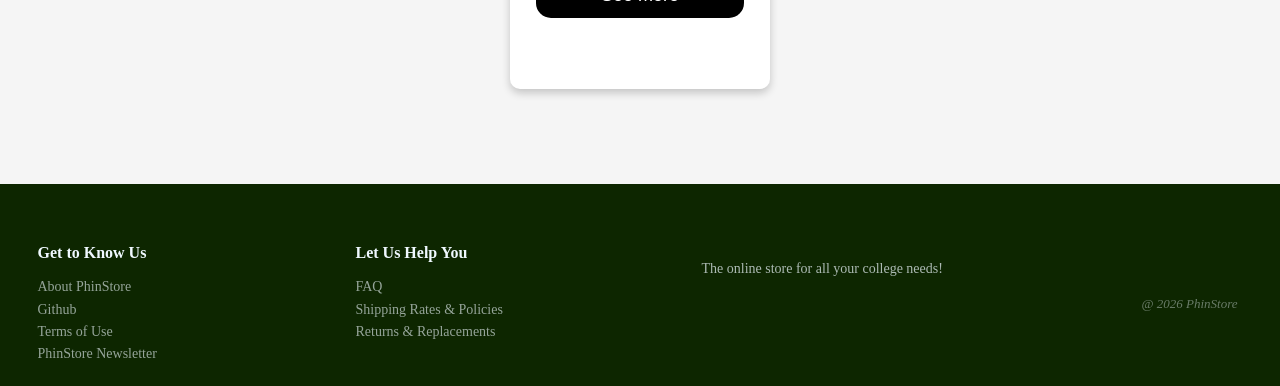
==== commit df20a4e5: "Header changes, Out of stock text, little bug fix" ====
--- a/index.html
+++ b/index.html
@@ -15,9 +15,8 @@
         <div class="HomeNav" id="TopNav">
             <a href="index.html" class="active">Home</a>
             <a href="shop.html">Shop</a>
-            <a href="stationery.html">Stationery</a>
-            <a href="tech.html">Tech</a>
             <a href="cart.html">Cart</a>
+            <a href="about.html">About Us</a>
         </div>
         </header>
     <main>
